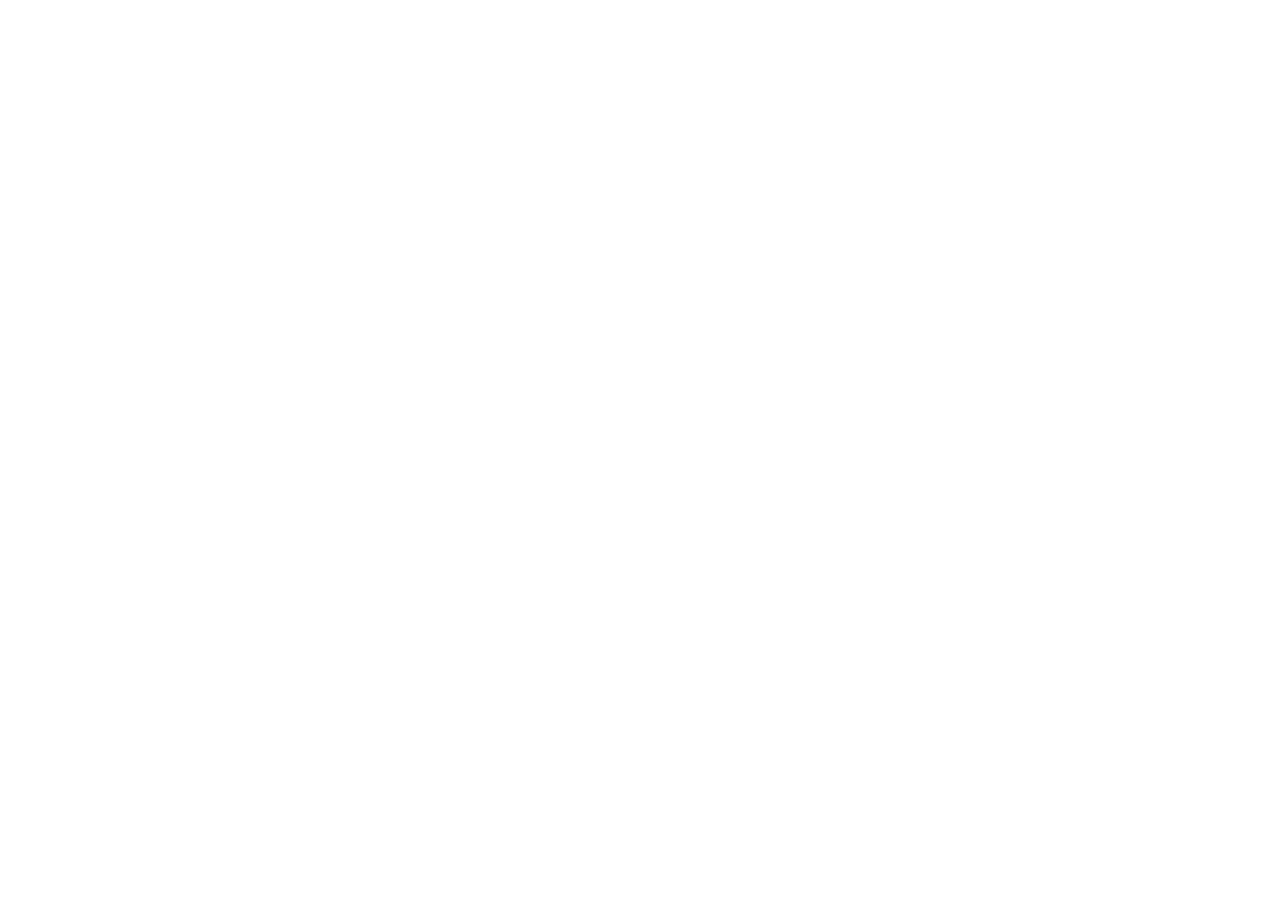
==== index.html @ bd1d9838 "lesson 1" ====
<!DOCTYPE html>
<html lang="en">

<head>
    <meta charset="utf-8">
    <meta name="viewport" content="width=device-width, initial-scale=1">
    <title>First_lesson</title>

    <body>
        <script>
            //First task
            var temperatureCelsius = +prompt("Укажите температуру в градусах по Цельсию:", 25);
            var temperatureFahrenheit = (9 / 5) * temperatureCelsius + 32;
            alert("Температура по Фаренгейту составит: " + temperatureFahrenheit + " градусов!");
            
            //Second task
            var firstVariable = +prompt("Укажите первое число:", 50);
            var secondVariable = +prompt("Укажите второе число:", 70);
            firstVariable = firstVariable + secondVariable;
            secondVariable = firstVariable - secondVariable;
            firstVariable = firstVariable - secondVariable;
            alert("Первое число поменяло значение и стало:  " + firstVariable + "\n" + " Второе число поменяло значение и стало: " + secondVariable);
            
            //Third task task
            var name = "Василий";
            var admin;
            admin = name;
            alert("Переменная admin приобрела значение:  " + admin);
        </script>
    </body>

</html>
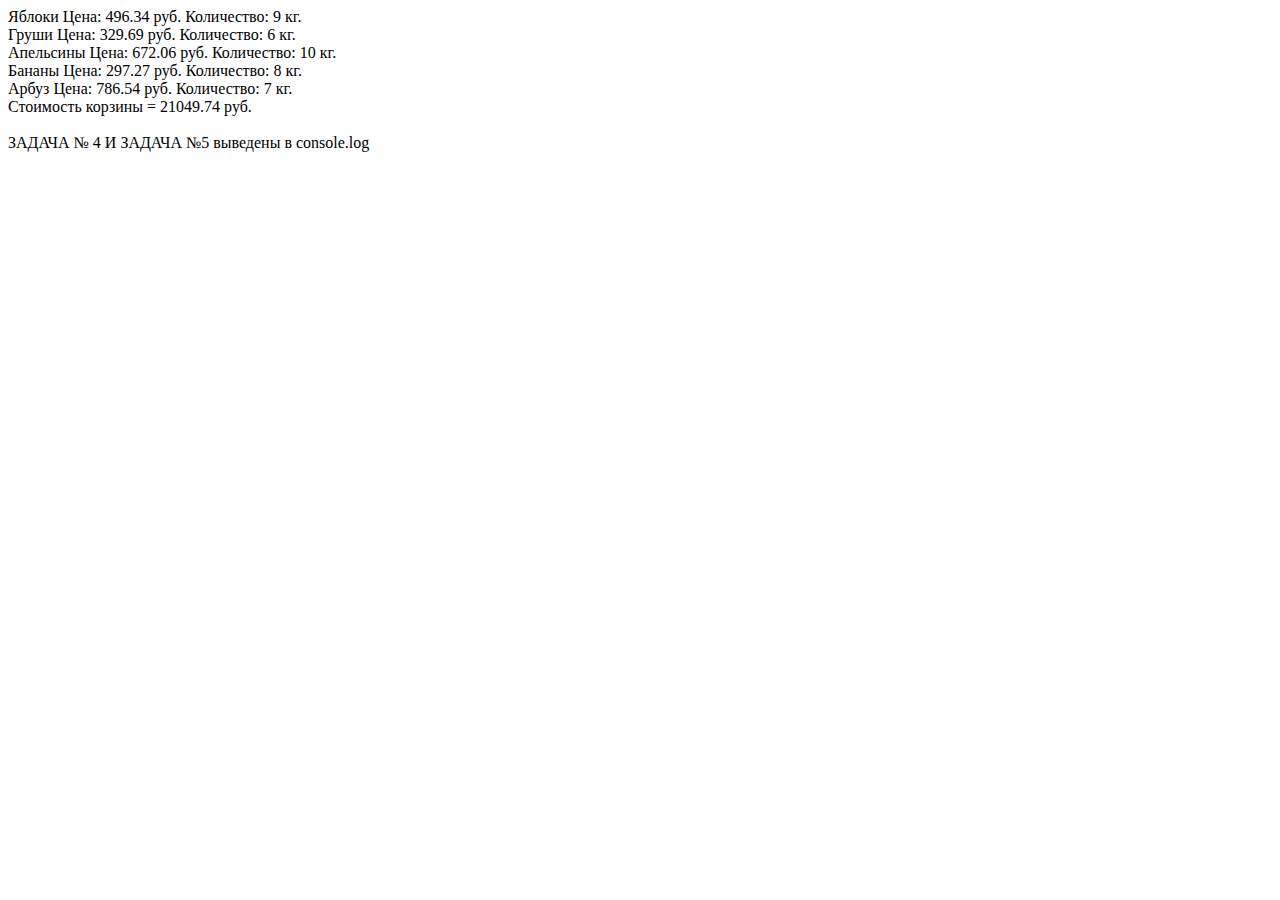
==== commit 3da99fb8: "lesson3" ====
--- a/index.html
+++ b/index.html
@@ -8,24 +8,204 @@
 
     <body>
         <script>
-            //First task
+            //LESSON 3 task 1
+            var number = 3;
+            var arr = [2];
+            while (number <= 100) {
+                var divider = 2;
+                var simpleNumber = true;
+                while (divider < (number / 2)) {
+                    if (number % divider == 0) {
+                        simpleNumber = false;
+                        break;
+                    };
+                    divider = ++divider;
+                }
+                if (simpleNumber == true) {
+                    arr.push(number);
+                };
+                number = ++number;
+            }
+            alert("Массив простых числел от  2 до 100 получился: " + arr);
+            //LESSON 3 task 2 -task 3
+            var cart = [
+                {
+                    name: "Яблоки"
+                    , quantity: +(Math.random() * 10).toFixed(0)
+                    , price: +(Math.random() * 1000).toFixed(2)
+                , }
+                , {
+                    name: "Груши"
+                    , quantity: +(Math.random() * 10).toFixed(0)
+                    , price: +(Math.random() * 1000).toFixed(2)
+                , }
+                , {
+                    name: "Апельсины"
+                    , quantity: +(Math.random() * 10).toFixed(0)
+                    , price: +(Math.random() * 1000).toFixed(2)
+                , }
+                , {
+                    name: "Бананы"
+                    , quantity: +(Math.random() * 10).toFixed(0)
+                    , price: +(Math.random() * 1000).toFixed(2)
+                , }
+                , {
+                    name: "Арбуз"
+                    , quantity: +(Math.random() * 10).toFixed(0)
+                    , price: +(Math.random() * 1000).toFixed(2)
+                , }
+];
+            for (var card of cart) {
+                document.write(card.name + "    Цена: " + card.price + " руб. Количество: " + card.quantity + " кг. <br>")
+            };
+
+            function countBasketPrice(arr) {
+                var sum = 0;
+                for (var card of arr) {
+                    sum += card.price * card.quantity;
+                }
+                return (sum);
+            };
+            document.write("Стоимость корзины = " + countBasketPrice(cart).toFixed(2) + " руб.<br><br>");
+            document.write("ЗАДАЧА № 4 И ЗАДАЧА №5 выведены в console.log");
+            //LESSON 3 task 4
+            for (var i = 0; i < 10; console.log(i++));
+            //LESSON 3 task 5
+            var picture = "x";
+            for (var i = 1; i < 21; i++) {
+                console.log(picture);
+                picture += "x";
+            };
+            /*
+            //LESSON 1 task 1
             var temperatureCelsius = +prompt("Укажите температуру в градусах по Цельсию:", 25);
             var temperatureFahrenheit = (9 / 5) * temperatureCelsius + 32;
             alert("Температура по Фаренгейту составит: " + temperatureFahrenheit + " градусов!");
-            
-            //Second task
+            //LESSON 1 task 2
             var firstVariable = +prompt("Укажите первое число:", 50);
             var secondVariable = +prompt("Укажите второе число:", 70);
             firstVariable = firstVariable + secondVariable;
             secondVariable = firstVariable - secondVariable;
             firstVariable = firstVariable - secondVariable;
             alert("Первое число поменяло значение и стало:  " + firstVariable + "\n" + " Второе число поменяло значение и стало: " + secondVariable);
-            
-            //Third task task
+            //LESSON 1 task 3
             var name = "Василий";
             var admin;
             admin = name;
             alert("Переменная admin приобрела значение:  " + admin);
+            //LESSON 2 task 3
+            var a = +prompt("Задайте значение первой переменной", 5);
+            var b = +prompt("Задайте значение второй переменной", 10);
+            if (a >= 0 && b >= 0) {
+                alert("Обе переменные положительные (>=0), а = " + a + " b = " + b + "\n" + " Их разность составит:  " + (a - b));
+            }
+            else if (a < 0 && b < 0) {
+                alert("Обе переменные отрицательные (<0), а = " + a + " b = " + b + "\n" + " Их произведение составит :  " + (a * b));
+            }
+            else {
+                alert("Переменные разных знаков, а = " + a + " b = " + b + "\n" + " Их сумма составит :  " + (a + b));
+            };
+            //LESSON 2 task 4
+            a = (Math.random() * 15).toFixed(0);
+            alert("Задана случайная переменная от 0 до 15, а = " + a + "\n" + " Нажмите \"ОК\" для вывода чисел от а до 15");
+            var b = "";
+            switch (a) {
+            case "0":
+                b = b + "0, ";
+            case "1":
+                b = b + "1, ";
+            case "2":
+                b = b + "2, ";
+            case "3":
+                b = b + "3, ";
+            case "4":
+                b = b + "4, ";
+            case "5":
+                b = b + "5, ";
+            case "6":
+                b = b + "6, ";
+            case "7":
+                b = b + "7, ";
+            case "8":
+                b = b + "8, ";
+            case "9":
+                b = b + "9, ";
+            case "10":
+                b = b + "10, ";
+            case "11":
+                b = b + "11, ";
+            case "12":
+                b = b + "12, ";
+            case "13":
+                b = b + "13, ";
+            case "14":
+                b = b + "14, ";
+            case "15":
+                b = b + "15";
+            };
+            alert("Последовательность от а = " + a + " до 15 составит: " + b);
+            //LESSON 2 task 5
+            function addition(a, b) {
+                return (a + b);
+            };
+
+            function subtraction(a, b) {
+                return (a - b);
+            };
+
+            function multiplication(a, b) {
+                return (a * b);
+            };
+
+            function division(a, b) {
+                return (a / b);
+            };
+            //LESSON 2 task 6
+            function mathOperation(arg1, arg2, operation) {
+                switch (operation) {
+                case "+":
+                    alert("Сумма чисел а" + arg1 + "и b " + arg2 + "равна " + addition(arg1, arg2));
+                    break;
+                case "-":
+                    alert("Разность чисел а и b равна " + subtraction(arg1, arg2));
+                    break;
+                case "*":
+                    alert("Произведение чисел а и b равно " + multiplication(arg1, arg2));
+                    break;
+                case "/":
+                    alert("Результат деления числа а на число b равен " + division(arg1, arg2));
+                    break;
+                default:
+                    alert("Вы ввели неверный арифметический знак");
+                };
+            }
+            a = +(Math.random() * 200 - 100).toFixed(0);
+            b = +(Math.random() * 200 - 100).toFixed(0);
+            var operation = prompt("Заданы две случайные переменные от -100 до 100, а = " + a + " b = " + b + " Укажите арифметическое действие (+ - * /), которое необходимо с ними выполнить:");
+            mathOperation(a, b, operation);
+            //LESSON 2 task 8
+            function power(val, pow) {
+                if (pow == 0) {
+                    return (result);
+                }
+                result = result * val;
+                pow = --pow;
+                power(val, pow)
+            };
+            var val = +(Math.random() * 10).toFixed(0);
+            var pow = +(Math.random() * 10).toFixed(0);
+            if (pow == 0) {
+                alert("Заданы два случайных числа от 0 до 10, val = " + val + " pow = " + pow + "\n" + "Результат возведения val в степень pow равен 1");
+            }
+            else if (val == 0) {
+                alert("Заданы два случайных числа от 0 до 10, val = " + val + " pow = " + pow + "\n" + "Результат возведения val в степень pow равен 0");
+            }
+            else {
+                var result = 1;
+                power(val, pow);
+                alert("Заданы два случайных числа от 0 до 10, val = " + val + " pow = " + pow + "\n" + "Результат возведения val в степень pow равен " + result);
+            };
+            */
         </script>
     </body>
 
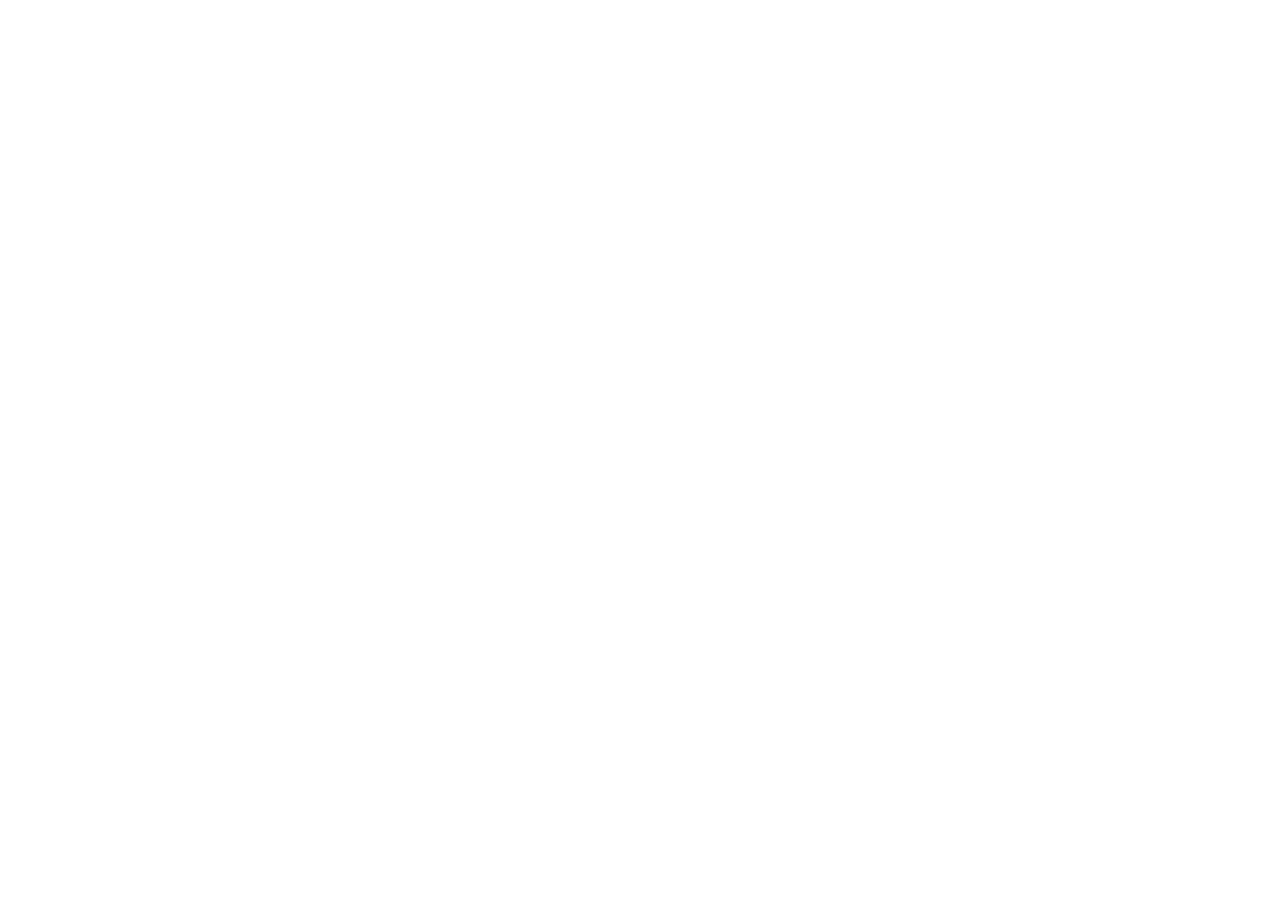
==== commit b1886f67: "lesson4" ====
--- a/index.html
+++ b/index.html
@@ -4,208 +4,180 @@
 <head>
     <meta charset="utf-8">
     <meta name="viewport" content="width=device-width, initial-scale=1">
-    <title>First_lesson</title>
+    <title>lesson</title>
 
     <body>
         <script>
-            //LESSON 3 task 1
-            var number = 3;
-            var arr = [2];
-            while (number <= 100) {
-                var divider = 2;
-                var simpleNumber = true;
-                while (divider < (number / 2)) {
-                    if (number % divider == 0) {
-                        simpleNumber = false;
+            //LESSON 4 task 1
+            var userNumber;
+            do {
+                userNumber = prompt("Введите число от 0 до 999: ", 888);
+                if (isNaN(userNumber)) alert("Вы ввели нечисловое значение")
+                else if (userNumber < 0) alert("Вы ввели отрицательное число")
+                else if (userNumber.length > 3) alert("Вы ввели число превышающе 3 знака")
+                else break;
+            } while (true);
+
+            function ChangeInToObject(number) {
+                this.units = number[0];
+                if (number.length > 1) this.dozens = number[1];
+                if (number.length > 2) this.hundreds = number[2];
+            };
+            var newNumber = new ChangeInToObject(userNumber);
+            document.write("Ваше значение предобразовано в объект:" + newNumber.units);
+            if (newNumber.dozens !== undefined) document.write(" " + newNumber.dozens);
+            if (newNumber.hundreds !== undefined) document.write(" " + newNumber.hundreds);
+            //LESSON 4 task 2
+            var works = {
+                a00: 'Вы живёте в тихой и уютной деревеньке на окрайне страны.\n' + 'Здесь есть практчески всё: речка, лес, горы, озеро, луга и поля, есть даже школа в соседнем селе.\n' + 'Сейчас начало лета, воскресенье, раннее утро, Вы просыпаетесь и собираетесь ...\n'
+                , a0: 2
+                , a1: '1 - Поспать до обеда\n'
+                , a2: '2 - Пойти прогуляться\n'
+                , b00: 'Вы решили поспать до обеда.\n' + 'После того как Вы проснулись первое, что вы ощутили, это приятный запах, который шёл с кухни.\n' + 'После Вы замечаете, какая за окном прекрасная погода, и Вы думаете ...\n'
+                , b0: 2
+                , b1: '1 - Пойти прогуляться\n'
+                , b2: '2 - Пойти пообедать\n'
+                , c00: 'Вы решили пойти прогуляться.\n' + 'Вы выходите из своего дома и видите прекрасный рассвет, блики солнца так и играют на озёрной глади.\n' + 'Вы решаете дойти до озера, полюбоваться его красотойю\n' + 'С одной стороны тропинки Вы видите пшеничное поле, за которым веднеется лес.\n' + 'С другой стороны течёт речка, а в далеке виднеются горы.\n' + 'Вы наслаждаетесь пейзажами и не замечаете как летит время.\n' + 'Домой Вы приходите только к обеду, но до обеда ещё есть время и Вы решаете ...\n'
+                , c0: 2
+                , c1: '1 - Подождать обед в столовой\n'
+                , c2: '2 - Поколоть дров перед обедом\n'
+                , d00: 'Здесь пишем текст повествования.\n' + 'Потом пишем несколько действий, например, два\n'
+                , d0: 2
+                , d1: '1 - 1-й ответ\n'
+                , d2: '2 - 2-й ответ\n'
+            , };
+            var event;
+            var answers = [];
+
+            function windowOfQuestion(nextQuestion, answer1, answer2, quantityAnswers) {
+                do {
+                    event = +prompt(nextQuestion + answer1 + answer2 + '-1 - Выход из игры');
+                    if (event == -1) {
                         break;
-                    };
-                    divider = ++divider;
-                }
-                if (simpleNumber == true) {
-                    arr.push(number);
-                };
-                number = ++number;
-            }
-            alert("Массив простых числел от  2 до 100 получился: " + arr);
-            //LESSON 3 task 2 -task 3
-            var cart = [
-                {
-                    name: "Яблоки"
-                    , quantity: +(Math.random() * 10).toFixed(0)
-                    , price: +(Math.random() * 1000).toFixed(2)
-                , }
-                , {
-                    name: "Груши"
-                    , quantity: +(Math.random() * 10).toFixed(0)
-                    , price: +(Math.random() * 1000).toFixed(2)
-                , }
-                , {
-                    name: "Апельсины"
-                    , quantity: +(Math.random() * 10).toFixed(0)
-                    , price: +(Math.random() * 1000).toFixed(2)
-                , }
-                , {
-                    name: "Бананы"
-                    , quantity: +(Math.random() * 10).toFixed(0)
-                    , price: +(Math.random() * 1000).toFixed(2)
-                , }
-                , {
-                    name: "Арбуз"
-                    , quantity: +(Math.random() * 10).toFixed(0)
-                    , price: +(Math.random() * 1000).toFixed(2)
-                , }
-];
-            for (var card of cart) {
-                document.write(card.name + "    Цена: " + card.price + " руб. Количество: " + card.quantity + " кг. <br>")
+                    }
+                    else if (isNaN(event)) {
+                        alert('Вы ввели недопустимый символ');
+                    }
+                    else if (event < 1 || event > quantityAnswers) {
+                        alert('Ваше число выходит из допустимого диапозона');
+                    }
+                    else if (event == 1) {
+                        answers.push({
+                            quetion: nextQuestion
+                            , answer: answer1
+                        });
+                        break;
+                    }
+                    else {
+                        answers.push({
+                            quetion: nextQuestion
+                            , answer: answer2
+                        });
+                        break;
+                    }
+                } while (true);
             };
-
-            function countBasketPrice(arr) {
-                var sum = 0;
-                for (var card of arr) {
-                    sum += card.price * card.quantity;
-                }
-                return (sum);
-            };
-            document.write("Стоимость корзины = " + countBasketPrice(cart).toFixed(2) + " руб.<br><br>");
-            document.write("ЗАДАЧА № 4 И ЗАДАЧА №5 выведены в console.log");
-            //LESSON 3 task 4
-            for (var i = 0; i < 10; console.log(i++));
-            //LESSON 3 task 5
-            var picture = "x";
-            for (var i = 1; i < 21; i++) {
-                console.log(picture);
-                picture += "x";
-            };
-            /*
-            //LESSON 1 task 1
-            var temperatureCelsius = +prompt("Укажите температуру в градусах по Цельсию:", 25);
-            var temperatureFahrenheit = (9 / 5) * temperatureCelsius + 32;
-            alert("Температура по Фаренгейту составит: " + temperatureFahrenheit + " градусов!");
-            //LESSON 1 task 2
-            var firstVariable = +prompt("Укажите первое число:", 50);
-            var secondVariable = +prompt("Укажите второе число:", 70);
-            firstVariable = firstVariable + secondVariable;
-            secondVariable = firstVariable - secondVariable;
-            firstVariable = firstVariable - secondVariable;
-            alert("Первое число поменяло значение и стало:  " + firstVariable + "\n" + " Второе число поменяло значение и стало: " + secondVariable);
-            //LESSON 1 task 3
-            var name = "Василий";
-            var admin;
-            admin = name;
-            alert("Переменная admin приобрела значение:  " + admin);
-            //LESSON 2 task 3
-            var a = +prompt("Задайте значение первой переменной", 5);
-            var b = +prompt("Задайте значение второй переменной", 10);
-            if (a >= 0 && b >= 0) {
-                alert("Обе переменные положительные (>=0), а = " + a + " b = " + b + "\n" + " Их разность составит:  " + (a - b));
-            }
-            else if (a < 0 && b < 0) {
-                alert("Обе переменные отрицательные (<0), а = " + a + " b = " + b + "\n" + " Их произведение составит :  " + (a * b));
-            }
-            else {
-                alert("Переменные разных знаков, а = " + a + " b = " + b + "\n" + " Их сумма составит :  " + (a + b));
-            };
-            //LESSON 2 task 4
-            a = (Math.random() * 15).toFixed(0);
-            alert("Задана случайная переменная от 0 до 15, а = " + a + "\n" + " Нажмите \"ОК\" для вывода чисел от а до 15");
-            var b = "";
-            switch (a) {
-            case "0":
-                b = b + "0, ";
-            case "1":
-                b = b + "1, ";
-            case "2":
-                b = b + "2, ";
-            case "3":
-                b = b + "3, ";
-            case "4":
-                b = b + "4, ";
-            case "5":
-                b = b + "5, ";
-            case "6":
-                b = b + "6, ";
-            case "7":
-                b = b + "7, ";
-            case "8":
-                b = b + "8, ";
-            case "9":
-                b = b + "9, ";
-            case "10":
-                b = b + "10, ";
-            case "11":
-                b = b + "11, ";
-            case "12":
-                b = b + "12, ";
-            case "13":
-                b = b + "13, ";
-            case "14":
-                b = b + "14, ";
-            case "15":
-                b = b + "15";
-            };
-            alert("Последовательность от а = " + a + " до 15 составит: " + b);
-            //LESSON 2 task 5
-            function addition(a, b) {
-                return (a + b);
-            };
-
-            function subtraction(a, b) {
-                return (a - b);
-            };
-
-            function multiplication(a, b) {
-                return (a * b);
-            };
-
-            function division(a, b) {
-                return (a / b);
-            };
-            //LESSON 2 task 6
-            function mathOperation(arg1, arg2, operation) {
-                switch (operation) {
-                case "+":
-                    alert("Сумма чисел а" + arg1 + "и b " + arg2 + "равна " + addition(arg1, arg2));
+            windowOfQuestion(works.a00, works.a1, works.a2, works.a0);
+            switch (event) {
+            case 1:
+                windowOfQuestion(works.b00, works.b1, works.b2, works.b0);
+                switch (event) {
+                case 1:
+                    windowOfQuestion(works.d00, works.d1, works.d2, works.d0);
                     break;
-                case "-":
-                    alert("Разность чисел а и b равна " + subtraction(arg1, arg2));
+                case 2:
+                    windowOfQuestion(works.d00, works.d1, works.d2, works.d0);
                     break;
-                case "*":
-                    alert("Произведение чисел а и b равно " + multiplication(arg1, arg2));
-                    break;
-                case "/":
-                    alert("Результат деления числа а на число b равен " + division(arg1, arg2));
+                case -1:
                     break;
                 default:
-                    alert("Вы ввели неверный арифметический знак");
+                    alert('Ошибка');
                 };
-            }
-            a = +(Math.random() * 200 - 100).toFixed(0);
-            b = +(Math.random() * 200 - 100).toFixed(0);
-            var operation = prompt("Заданы две случайные переменные от -100 до 100, а = " + a + " b = " + b + " Укажите арифметическое действие (+ - * /), которое необходимо с ними выполнить:");
-            mathOperation(a, b, operation);
-            //LESSON 2 task 8
-            function power(val, pow) {
-                if (pow == 0) {
-                    return (result);
+                break;
+            case 2:
+                windowOfQuestion(works.c00, works.c1, works.c2, works.c0);
+                switch (event) {
+                case 1:
+                    windowOfQuestion(works.d00, works.d1, works.d2, works.d0);
+                    break;
+                case 2:
+                    windowOfQuestion(works.d00, works.d1, works.d2, works.d0);
+                    break;
+                case -1:
+                    break;
+                default:
+                    alert('Ошибка');
+                };
+                break;
+            case -1:
+                break;
+            default:
+                alert('Ошибка');
+            };
+            event = +prompt("Введите номер вопроса, который Вы хотите повторно увидеть (1-4): ");
+            alert("Вопрос:  " + answers[event - 1].quetion + "Ваш ответ: " + answers[event - 1].answer);
+            //LESSON 4 task 3
+            var millioner = [
+                {
+                    quetion: 'Зимой и летом одним цветом\n'
+                    , answer1: '1 - Елка\n'
+                    , answer2: '2 - Светофор\n'
+                    , answer3: '3 - Береза\n'
+                    , answer4: '4 - Небо\n'
+                    , correctAnswer: 1
+                    , price: 200
                 }
-                result = result * val;
-                pow = --pow;
-                power(val, pow)
+                , {
+                    quetion: 'Кто в малине знает толк? Косолапый, бурый......\n'
+                    , answer1: '1 - Волк\n'
+                    , answer2: '2 - Медведь\n'
+                    , answer3: '3 - Колобок\n'
+                    , answer4: '4 - Кощей Бессмертный\n'
+                    , correctAnswer: 2
+                    , price: 300
+                }
+                , {
+                    quetion: 'Сам алый, сахарный, Кафтан зеленый, бархатный.......\n'
+                    , answer1: '1 - Арбуз\n'
+                    , answer2: '2 - Ананас\n'
+                    , answer3: '3 - Дед Мороз\n'
+                    , answer4: '4 - Пингвин\n'
+                    , correctAnswer: 1
+                    , price: 400
+                }
+, ];
+            var sum = 0;
+
+            function millionerQuestion(nextQuestion) {
+                do {
+                    event = +prompt(nextQuestion.quetion + nextQuestion.answer1 + nextQuestion.answer2 + nextQuestion.answer3 + nextQuestion.answer4 + '-1 - Выход из игры');
+                    if (event == -1) {
+                        break;
+                    }
+                    else if (isNaN(event)) {
+                        alert('Вы ввели недопустимый символ');
+                    }
+                    else if (event < 1 || event > 4) {
+                        alert('Ваше число выходит из допустимого диапозона');
+                    }
+                    else if (event == nextQuestion.correctAnswer) {
+                        sum += nextQuestion.price;
+                        alert("Вы угадали ответ, сумма выигрыша на этом этапе: " + nextQuestion.price + " руб.\n" + "Всего в игре: " + sum + " руб.");
+                        break;
+                    }
+                    else {
+                        alert("Вы не угадали ответ. Текущая сумма выигрыша: " + sum + " руб.");
+                        break;
+                    }
+                } while (true);
             };
-            var val = +(Math.random() * 10).toFixed(0);
-            var pow = +(Math.random() * 10).toFixed(0);
-            if (pow == 0) {
-                alert("Заданы два случайных числа от 0 до 10, val = " + val + " pow = " + pow + "\n" + "Результат возведения val в степень pow равен 1");
-            }
-            else if (val == 0) {
-                alert("Заданы два случайных числа от 0 до 10, val = " + val + " pow = " + pow + "\n" + "Результат возведения val в степень pow равен 0");
-            }
-            else {
-                var result = 1;
-                power(val, pow);
-                alert("Заданы два случайных числа от 0 до 10, val = " + val + " pow = " + pow + "\n" + "Результат возведения val в степень pow равен " + result);
+            for (var i = 0; i < millioner.length; i++) {
+                millionerQuestion(millioner[i]);
+                if (event == -1) {
+                    break;
+                }
             };
-            */
+            alert("Игра окончена. Ваш выигрыш: " + sum + " руб.");
         </script>
     </body>
 
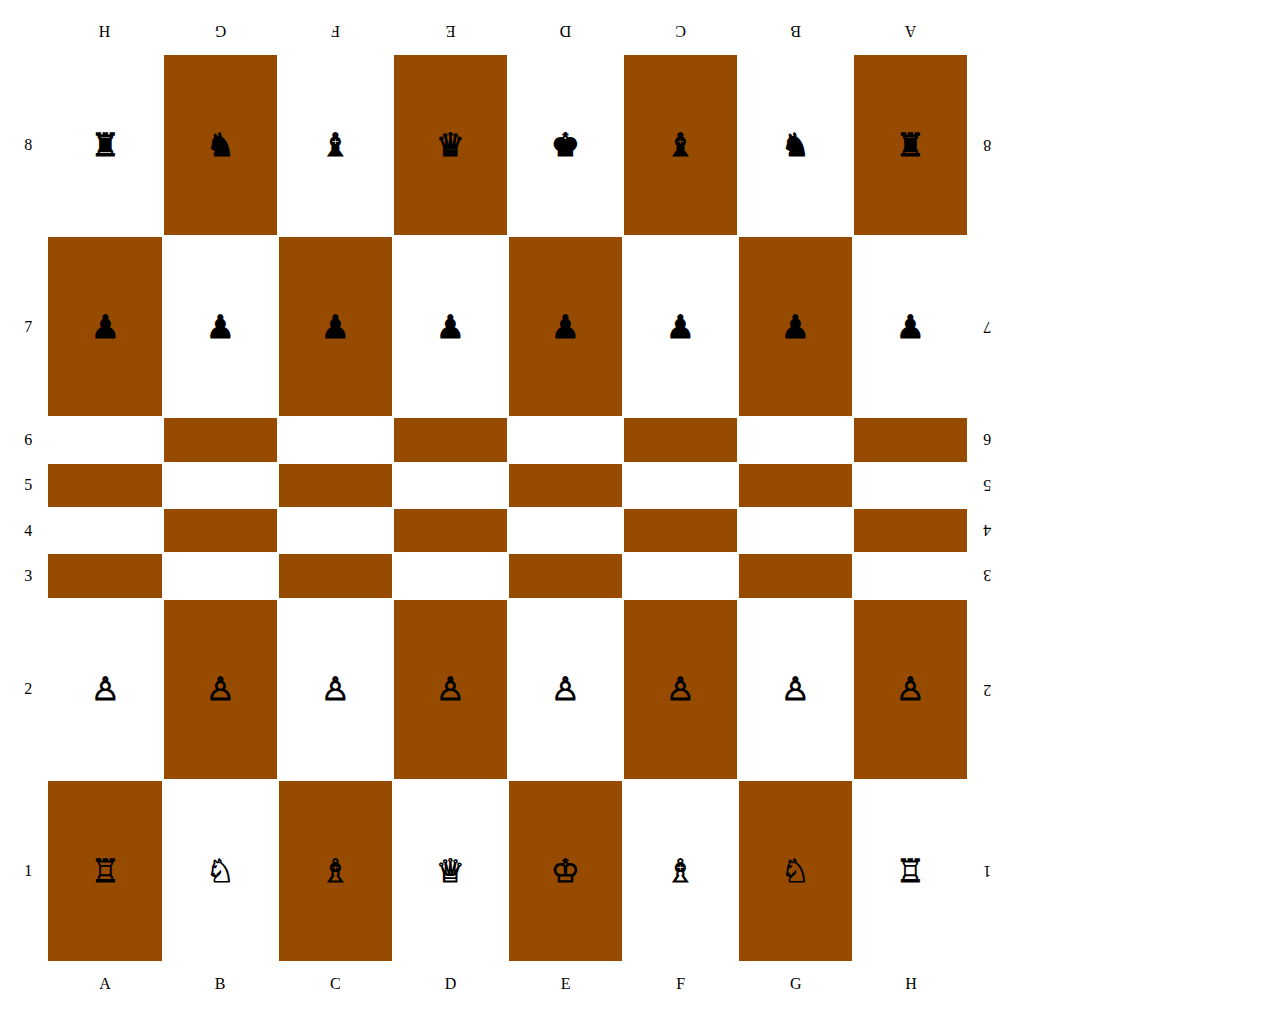
==== commit 4fd43a07: "lesson5" ====
--- a/index.html
+++ b/index.html
@@ -7,177 +7,67 @@
     <title>lesson</title>
 
     <body>
+        <div id="chess"> </div>
         <script>
-            //LESSON 4 task 1
-            var userNumber;
-            do {
-                userNumber = prompt("Введите число от 0 до 999: ", 888);
-                if (isNaN(userNumber)) alert("Вы ввели нечисловое значение")
-                else if (userNumber < 0) alert("Вы ввели отрицательное число")
-                else if (userNumber.length > 3) alert("Вы ввели число превышающе 3 знака")
-                else break;
-            } while (true);
+            var table = document.createElement("table");
+            table.style.width = "1000px";
+            table.style.height = "1000px";
+            var tr, td, picture;
+            var alf = "HGFEDCBA";
+            var boxColor = "#FFFFFF";
+            var chessFigure = ["&#9820;", "&#9822;", "&#9821;", "&#9819;", "&#9818;", "&#9821;", "&#9822;", "&#9820;", "&#9814;", "&#9816;", "&#9815;", "&#9813;", "&#9812;", "&#9815;", "&#9816;", "&#9814;"];
 
-            function ChangeInToObject(number) {
-                this.units = number[0];
-                if (number.length > 1) this.dozens = number[1];
-                if (number.length > 2) this.hundreds = number[2];
+            function newTr() {
+                tr = document.createElement("tr");
+                table.append(tr);
             };
-            var newNumber = new ChangeInToObject(userNumber);
-            document.write("Ваше значение предобразовано в объект:" + newNumber.units);
-            if (newNumber.dozens !== undefined) document.write(" " + newNumber.dozens);
-            if (newNumber.hundreds !== undefined) document.write(" " + newNumber.hundreds);
-            //LESSON 4 task 2
-            var works = {
-                a00: 'Вы живёте в тихой и уютной деревеньке на окрайне страны.\n' + 'Здесь есть практчески всё: речка, лес, горы, озеро, луга и поля, есть даже школа в соседнем селе.\n' + 'Сейчас начало лета, воскресенье, раннее утро, Вы просыпаетесь и собираетесь ...\n'
-                , a0: 2
-                , a1: '1 - Поспать до обеда\n'
-                , a2: '2 - Пойти прогуляться\n'
-                , b00: 'Вы решили поспать до обеда.\n' + 'После того как Вы проснулись первое, что вы ощутили, это приятный запах, который шёл с кухни.\n' + 'После Вы замечаете, какая за окном прекрасная погода, и Вы думаете ...\n'
-                , b0: 2
-                , b1: '1 - Пойти прогуляться\n'
-                , b2: '2 - Пойти пообедать\n'
-                , c00: 'Вы решили пойти прогуляться.\n' + 'Вы выходите из своего дома и видите прекрасный рассвет, блики солнца так и играют на озёрной глади.\n' + 'Вы решаете дойти до озера, полюбоваться его красотойю\n' + 'С одной стороны тропинки Вы видите пшеничное поле, за которым веднеется лес.\n' + 'С другой стороны течёт речка, а в далеке виднеются горы.\n' + 'Вы наслаждаетесь пейзажами и не замечаете как летит время.\n' + 'Домой Вы приходите только к обеду, но до обеда ещё есть время и Вы решаете ...\n'
-                , c0: 2
-                , c1: '1 - Подождать обед в столовой\n'
-                , c2: '2 - Поколоть дров перед обедом\n'
-                , d00: 'Здесь пишем текст повествования.\n' + 'Потом пишем несколько действий, например, два\n'
-                , d0: 2
-                , d1: '1 - 1-й ответ\n'
-                , d2: '2 - 2-й ответ\n'
-            , };
-            var event;
-            var answers = [];
 
-            function windowOfQuestion(nextQuestion, answer1, answer2, quantityAnswers) {
-                do {
-                    event = +prompt(nextQuestion + answer1 + answer2 + '-1 - Выход из игры');
-                    if (event == -1) {
-                        break;
-                    }
-                    else if (isNaN(event)) {
-                        alert('Вы ввели недопустимый символ');
-                    }
-                    else if (event < 1 || event > quantityAnswers) {
-                        alert('Ваше число выходит из допустимого диапозона');
-                    }
-                    else if (event == 1) {
-                        answers.push({
-                            quetion: nextQuestion
-                            , answer: answer1
-                        });
-                        break;
-                    }
-                    else {
-                        answers.push({
-                            quetion: nextQuestion
-                            , answer: answer2
-                        });
-                        break;
-                    }
-                } while (true);
+            function newTd() {
+                td = document.createElement("td");
+                tr.append(td);
+                td.style.textAlign = "center";
             };
-            windowOfQuestion(works.a00, works.a1, works.a2, works.a0);
-            switch (event) {
-            case 1:
-                windowOfQuestion(works.b00, works.b1, works.b2, works.b0);
-                switch (event) {
-                case 1:
-                    windowOfQuestion(works.d00, works.d1, works.d2, works.d0);
-                    break;
-                case 2:
-                    windowOfQuestion(works.d00, works.d1, works.d2, works.d0);
-                    break;
-                case -1:
-                    break;
-                default:
-                    alert('Ошибка');
-                };
-                break;
-            case 2:
-                windowOfQuestion(works.c00, works.c1, works.c2, works.c0);
-                switch (event) {
-                case 1:
-                    windowOfQuestion(works.d00, works.d1, works.d2, works.d0);
-                    break;
-                case 2:
-                    windowOfQuestion(works.d00, works.d1, works.d2, works.d0);
-                    break;
-                case -1:
-                    break;
-                default:
-                    alert('Ошибка');
-                };
-                break;
-            case -1:
-                break;
-            default:
-                alert('Ошибка');
+
+            function createPicture(x) {
+                picture = document.createElement("h1");
+                picture.innerHTML = x;
+                td.append(picture);
             };
-            event = +prompt("Введите номер вопроса, который Вы хотите повторно увидеть (1-4): ");
-            alert("Вопрос:  " + answers[event - 1].quetion + "Ваш ответ: " + answers[event - 1].answer);
-            //LESSON 4 task 3
-            var millioner = [
-                {
-                    quetion: 'Зимой и летом одним цветом\n'
-                    , answer1: '1 - Елка\n'
-                    , answer2: '2 - Светофор\n'
-                    , answer3: '3 - Береза\n'
-                    , answer4: '4 - Небо\n'
-                    , correctAnswer: 1
-                    , price: 200
+            newTr();
+            newTd();
+            for (var j = 1; j < 9; j++) {
+                newTd();
+                td.innerText = alf[j - 1];
+                td.style.transform = "rotate(180deg)";
+            }
+            for (var j = 1; j < 9; j++) {
+                newTr();
+                newTd();
+                td.innerText = 9 - j;
+                for (var i = 1; i < 9; i++) {
+                    newTd();
+                    td.style.backgroundColor = boxColor;
+                    if (j == 1) createPicture(chessFigure[i - 1]);
+                    if (j == 2) createPicture("&#9823;");
+                    if (j == 7) createPicture("&#9817;");
+                    if (j == 8) createPicture(chessFigure[i + 7]);
+                    if (boxColor == "#FFFFFF") boxColor = "#964B00"
+                    else boxColor = "#FFFFFF";
                 }
-                , {
-                    quetion: 'Кто в малине знает толк? Косолапый, бурый......\n'
-                    , answer1: '1 - Волк\n'
-                    , answer2: '2 - Медведь\n'
-                    , answer3: '3 - Колобок\n'
-                    , answer4: '4 - Кощей Бессмертный\n'
-                    , correctAnswer: 2
-                    , price: 300
-                }
-                , {
-                    quetion: 'Сам алый, сахарный, Кафтан зеленый, бархатный.......\n'
-                    , answer1: '1 - Арбуз\n'
-                    , answer2: '2 - Ананас\n'
-                    , answer3: '3 - Дед Мороз\n'
-                    , answer4: '4 - Пингвин\n'
-                    , correctAnswer: 1
-                    , price: 400
-                }
-, ];
-            var sum = 0;
-
-            function millionerQuestion(nextQuestion) {
-                do {
-                    event = +prompt(nextQuestion.quetion + nextQuestion.answer1 + nextQuestion.answer2 + nextQuestion.answer3 + nextQuestion.answer4 + '-1 - Выход из игры');
-                    if (event == -1) {
-                        break;
-                    }
-                    else if (isNaN(event)) {
-                        alert('Вы ввели недопустимый символ');
-                    }
-                    else if (event < 1 || event > 4) {
-                        alert('Ваше число выходит из допустимого диапозона');
-                    }
-                    else if (event == nextQuestion.correctAnswer) {
-                        sum += nextQuestion.price;
-                        alert("Вы угадали ответ, сумма выигрыша на этом этапе: " + nextQuestion.price + " руб.\n" + "Всего в игре: " + sum + " руб.");
-                        break;
-                    }
-                    else {
-                        alert("Вы не угадали ответ. Текущая сумма выигрыша: " + sum + " руб.");
-                        break;
-                    }
-                } while (true);
-            };
-            for (var i = 0; i < millioner.length; i++) {
-                millionerQuestion(millioner[i]);
-                if (event == -1) {
-                    break;
-                }
-            };
-            alert("Игра окончена. Ваш выигрыш: " + sum + " руб.");
+                newTd();
+                td.innerText = 9 - j;
+                td.style.transform = "rotate(180deg)";
+                if (boxColor == "#FFFFFF") boxColor = "#964B00"
+                else boxColor = "#FFFFFF";
+            }
+            newTr();
+            newTd();
+            alf = "ABCDEFGH";
+            for (var j = 1; j < 9; j++) {
+                newTd();
+                td.innerText = alf[j - 1];
+            }
+            document.getElementById("chess").append(table);
         </script>
     </body>
 
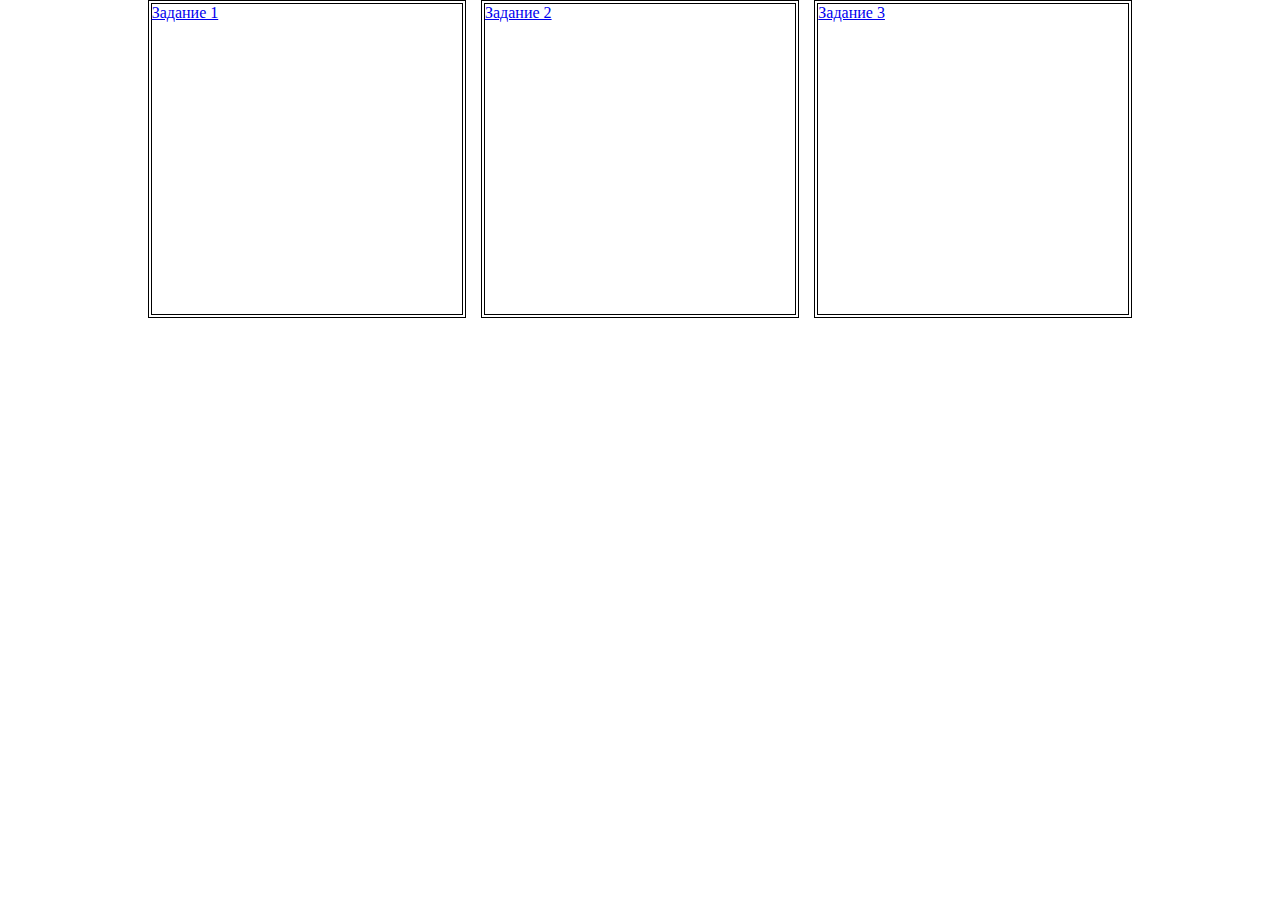
==== commit 2f6f4eae: "lesson6" ====
--- a/index.html
+++ b/index.html
@@ -2,73 +2,17 @@
 <html lang="en">
 
 <head>
-    <meta charset="utf-8">
-    <meta name="viewport" content="width=device-width, initial-scale=1">
-    <title>lesson</title>
+    <meta charset="UTF-8">
+    <title>Главная</title>
+    <link rel="stylesheet" href="./css/style.css"> </head>
 
-    <body>
-        <div id="chess"> </div>
-        <script>
-            var table = document.createElement("table");
-            table.style.width = "1000px";
-            table.style.height = "1000px";
-            var tr, td, picture;
-            var alf = "HGFEDCBA";
-            var boxColor = "#FFFFFF";
-            var chessFigure = ["&#9820;", "&#9822;", "&#9821;", "&#9819;", "&#9818;", "&#9821;", "&#9822;", "&#9820;", "&#9814;", "&#9816;", "&#9815;", "&#9813;", "&#9812;", "&#9815;", "&#9816;", "&#9814;"];
+<body>
+<div class="goods">
+ <a href="task1.html" class="goods__box"> Задание 1</a>
+ <a href="task2.html" class="goods__box"> Задание 2</a>
+ <a href="task3.html" class="goods__box"> Задание 3</a>
+</div>
 
-            function newTr() {
-                tr = document.createElement("tr");
-                table.append(tr);
-            };
-
-            function newTd() {
-                td = document.createElement("td");
-                tr.append(td);
-                td.style.textAlign = "center";
-            };
-
-            function createPicture(x) {
-                picture = document.createElement("h1");
-                picture.innerHTML = x;
-                td.append(picture);
-            };
-            newTr();
-            newTd();
-            for (var j = 1; j < 9; j++) {
-                newTd();
-                td.innerText = alf[j - 1];
-                td.style.transform = "rotate(180deg)";
-            }
-            for (var j = 1; j < 9; j++) {
-                newTr();
-                newTd();
-                td.innerText = 9 - j;
-                for (var i = 1; i < 9; i++) {
-                    newTd();
-                    td.style.backgroundColor = boxColor;
-                    if (j == 1) createPicture(chessFigure[i - 1]);
-                    if (j == 2) createPicture("&#9823;");
-                    if (j == 7) createPicture("&#9817;");
-                    if (j == 8) createPicture(chessFigure[i + 7]);
-                    if (boxColor == "#FFFFFF") boxColor = "#964B00"
-                    else boxColor = "#FFFFFF";
-                }
-                newTd();
-                td.innerText = 9 - j;
-                td.style.transform = "rotate(180deg)";
-                if (boxColor == "#FFFFFF") boxColor = "#964B00"
-                else boxColor = "#FFFFFF";
-            }
-            newTr();
-            newTd();
-            alf = "ABCDEFGH";
-            for (var j = 1; j < 9; j++) {
-                newTd();
-                td.innerText = alf[j - 1];
-            }
-            document.getElementById("chess").append(table);
-        </script>
-    </body>
+</body>
 
 </html>--- a/css/style.css
+++ b/css/style.css
@@ -0,0 +1,85 @@
+* {
+    margin: 0;
+    padding: 0;
+}
+
+.picture {
+    width: 1000px;
+    margin: 0 auto;
+    display: flex;
+    justify-content: center;
+    flex-wrap: wrap;
+}
+
+.picture__small {
+    width: 280px;
+    height: 320px;
+}
+
+button[type=button] {
+    /*border:none;*/
+    background-color: #FFFFFF;
+}
+
+#user_goods {
+    width: 1000px;
+    min-height: 300px;
+    margin: 0 auto;
+    display: block;
+    border: 4px double black;
+}
+
+#user_sum {
+    width: 1000px;
+    min-height: 20px;
+    margin: 0 auto;
+    display: block;
+    border: 4px double black;
+    color: red;
+}
+
+.goods {
+    width: 1000px;
+    margin: 0 auto;
+    display: flex;
+    justify-content: space-around;
+    flex-wrap: wrap;
+}
+
+.goods__box {
+    width: 310px;
+    min-height: 310px;
+    border: 4px double black;
+}
+
+#slides {
+    width: 100%;
+    position: relative;
+    list-style-type: none;
+}
+
+.slide {
+    position: absolute;
+    left: 200px;
+    top: 0;
+    opacity: 0;
+    z-index: 1;
+    transition: opacity 1s;
+}
+
+#arrow-1 {
+    position: absolute;
+    left: 0;
+    top: 0;
+}
+
+#arrow-2 {
+    position: absolute;
+    left: 800px;
+    top: 0;
+}
+
+.showing {
+    opacity: 1;
+    z-index: 2;
+}